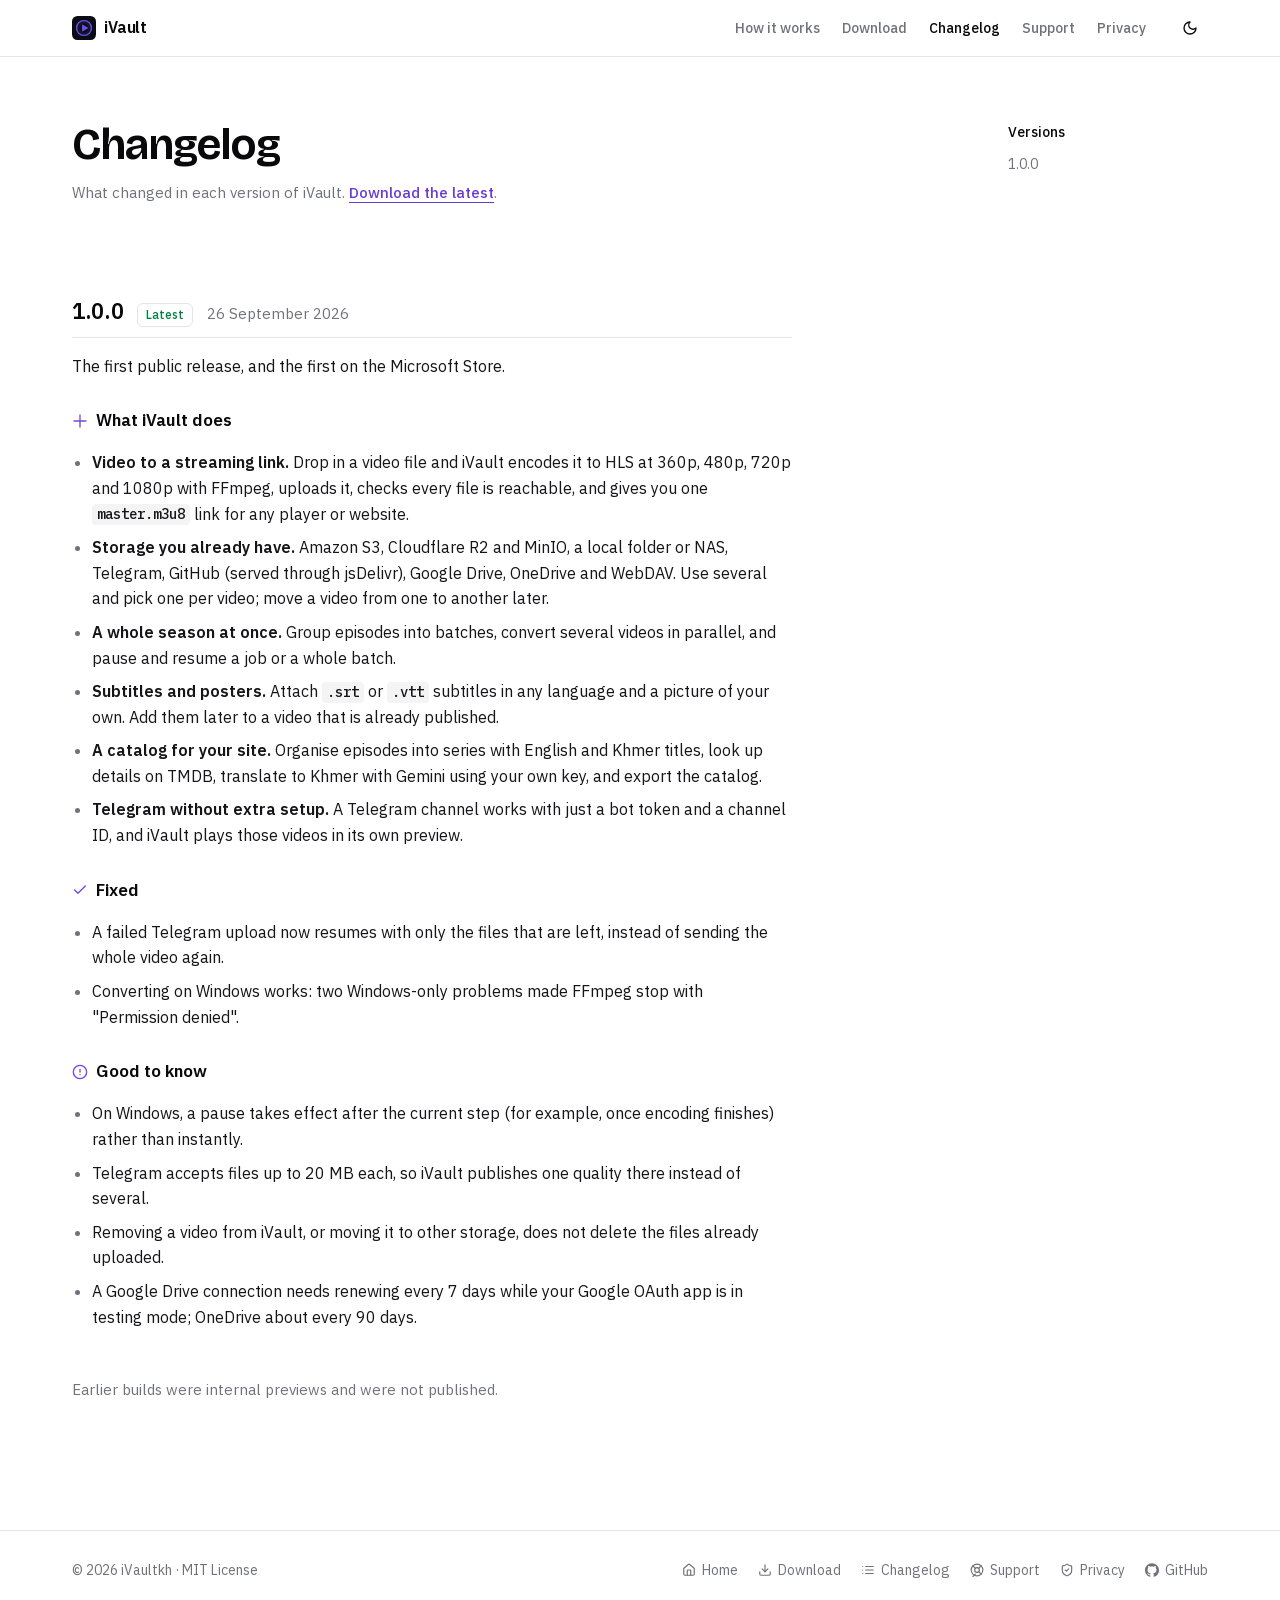
==== changelog/index.html @ 6f5531a7 "feat: Download and Changelog pages Download: the Microsoft Store (recommended; the button waits for " ====
<!doctype html>
<html lang="en">
<head>
  <meta charset="utf-8">
  <meta name="viewport" content="width=device-width, initial-scale=1">
  <title>iVault changelog</title>
  <meta name="description" content="What's new in each version of iVault, in plain language.">
  <script src="../assets/theme.js"></script>
  <link rel="icon" href="../favicon.ico" sizes="48x48">
  <link rel="icon" href="../assets/logo.svg" type="image/svg+xml">
  <link rel="apple-touch-icon" href="../assets/icons/apple-touch-icon.png">
  <link rel="manifest" href="../site.webmanifest">
  <meta name="theme-color" content="#0b0d14">
  <link rel="canonical" href="https://ivaultkh.github.io/ivault-web/changelog/">
  <meta property="og:type" content="website">
  <meta property="og:site_name" content="iVault">
  <meta property="og:title" content="iVault changelog">
  <meta property="og:description" content="What's new in each version of iVault.">
  <meta property="og:url" content="https://ivaultkh.github.io/ivault-web/changelog/">
  <meta property="og:image" content="https://ivaultkh.github.io/ivault-web/assets/og-image.png">
  <meta name="twitter:card" content="summary_large_image">
  <link rel="stylesheet" href="../assets/fonts.css">
  <link rel="stylesheet" href="../assets/site.css">
</head>
<body>
  <header class="site-header">
    <div class="container">
      <a class="logo" href="../"><img src="../assets/logo.svg" alt="" width="24" height="24">iVault</a>
      <nav class="nav" aria-label="Site">
        <a class="wide" href="../#how">How it works</a>
        <a href="../download/">Download</a>
        <a class="wide" href="./" aria-current="page">Changelog</a>
        <a href="../support/">Support</a>
        <a class="wide" href="../privacy/">Privacy</a>
      </nav>
      <button class="btn btn-ghost btn-icon theme-toggle" type="button" aria-label="Toggle light and dark theme">
        <svg class="icon moon" viewBox="0 0 24 24" aria-hidden="true"><path d="M12 3a6 6 0 0 0 9 9 9 9 0 1 1-9-9Z"/></svg>
        <svg class="icon sun" viewBox="0 0 24 24" aria-hidden="true"><circle cx="12" cy="12" r="4"/><path d="M12 2v2M12 20v2m-7.07-17.07 1.41 1.41m11.32 11.32 1.41 1.41M2 12h2m16 0h2M6.34 17.66l-1.41 1.41M19.07 4.93l-1.41 1.41"/></svg>
      </button>
    </div>
  </header>

  <main class="container docs">
    <article class="prose">
      <h1>Changelog</h1>
      <p class="meta">What changed in each version of iVault. <a href="../download/">Download the latest</a>.</p>

      <section class="release" id="v1.0.0" aria-labelledby="v1.0.0-title">
        <div class="release-head">
          <h2 id="v1.0.0-title">1.0.0</h2>
          <span class="badge is-ready">Latest</span>
          <time datetime="2026-09-26">26 September 2026</time>
        </div>
        <p>The first public release, and the first on the Microsoft Store.</p>

        <h3><svg class="icon" viewBox="0 0 24 24" aria-hidden="true"><path d="M12 3v18M3 12h18"/></svg>What iVault does</h3>
        <ul>
          <li><b>Video to a streaming link.</b> Drop in a video file and iVault encodes it to HLS at 360p, 480p, 720p and 1080p with FFmpeg, uploads it, checks every file is reachable, and gives you one <code>master.m3u8</code> link for any player or website.</li>
          <li><b>Storage you already have.</b> Amazon S3, Cloudflare R2 and MinIO, a local folder or NAS, Telegram, GitHub (served through jsDelivr), Google Drive, OneDrive and WebDAV. Use several and pick one per video; move a video from one to another later.</li>
          <li><b>A whole season at once.</b> Group episodes into batches, convert several videos in parallel, and pause and resume a job or a whole batch.</li>
          <li><b>Subtitles and posters.</b> Attach <code>.srt</code> or <code>.vtt</code> subtitles in any language and a picture of your own. Add them later to a video that is already published.</li>
          <li><b>A catalog for your site.</b> Organise episodes into series with English and Khmer titles, look up details on TMDB, translate to Khmer with Gemini using your own key, and export the catalog.</li>
          <li><b>Telegram without extra setup.</b> A Telegram channel works with just a bot token and a channel ID, and iVault plays those videos in its own preview.</li>
        </ul>

        <h3><svg class="icon" viewBox="0 0 24 24" aria-hidden="true"><path d="M20 6 9 17l-5-5"/></svg>Fixed</h3>
        <ul>
          <li>A failed Telegram upload now resumes with only the files that are left, instead of sending the whole video again.</li>
          <li>Converting on Windows works: two Windows-only problems made FFmpeg stop with "Permission denied".</li>
        </ul>

        <h3><svg class="icon" viewBox="0 0 24 24" aria-hidden="true"><circle cx="12" cy="12" r="10"/><path d="M12 8v4M12 16h.01"/></svg>Good to know</h3>
        <ul>
          <li>On Windows, a pause takes effect after the current step (for example, once encoding finishes) rather than instantly.</li>
          <li>Telegram accepts files up to 20 MB each, so iVault publishes one quality there instead of several.</li>
          <li>Removing a video from iVault, or moving it to other storage, does not delete the files already uploaded.</li>
          <li>A Google Drive connection needs renewing every 7 days while your Google OAuth app is in testing mode; OneDrive about every 90 days.</li>
        </ul>
      </section>

      <p class="meta" style="margin-top:48px">Earlier builds were internal previews and were not published.</p>
    </article>

    <aside class="toc" aria-label="Versions">
      <p>Versions</p>
      <ul>
        <li><a href="#v1.0.0">1.0.0</a></li>
      </ul>
    </aside>
  </main>

  <footer class="site-footer">
    <div class="container">
      <span>© 2026 iVaultkh · MIT License</span>
      <nav aria-label="Footer"><a href="../"><svg class="icon" viewBox="0 0 24 24" aria-hidden="true"><path d="M15 21v-8a1 1 0 0 0-1-1h-4a1 1 0 0 0-1 1v8"/><path d="M3 10a2 2 0 0 1 .71-1.53l7-6a2 2 0 0 1 2.58 0l7 6A2 2 0 0 1 21 10v9a2 2 0 0 1-2 2H5a2 2 0 0 1-2-2z"/></svg>Home</a><a href="../download/"><svg class="icon" viewBox="0 0 24 24" aria-hidden="true"><path d="M12 15V3"/><path d="M21 15v4a2 2 0 0 1-2 2H5a2 2 0 0 1-2-2v-4"/><path d="m7 10 5 5 5-5"/></svg>Download</a><a href="./"><svg class="icon" viewBox="0 0 24 24" aria-hidden="true"><path d="M3 12h.01M3 18h.01M3 6h.01M8 12h13M8 18h13M8 6h13"/></svg>Changelog</a><a href="../support/"><svg class="icon" viewBox="0 0 24 24" aria-hidden="true"><circle cx="12" cy="12" r="10"/><path d="m4.93 4.93 4.24 4.24m5.66 0 4.24-4.24m-4.24 9.9 4.24 4.24m-9.9 0-4.24 4.24"/><circle cx="12" cy="12" r="4"/></svg>Support</a><a href="../privacy/"><svg class="icon" viewBox="0 0 24 24" aria-hidden="true"><path d="M20 13c0 5-3.5 7.5-7.66 8.95a1 1 0 0 1-.67-.01C7.5 20.5 4 18 4 13V6a1 1 0 0 1 1-1c2 0 4.5-1.2 6.24-2.72a1.17 1.17 0 0 1 1.52 0C14.51 3.81 17 5 19 5a1 1 0 0 1 1 1z"/><path d="m9 12 2 2 4-4"/></svg>Privacy</a><a href="https://github.com/iVaultkh/ivault-web"><i class="brand-logo" style="--logo:url(brands/github.svg)" aria-hidden="true"></i>GitHub</a></nav>
    </div>
  </footer>
</body>
</html>
---- assets/fonts.css ----
/* Self-hosted from Google Fonts (OFL): IBM Plex Sans and IBM Plex Mono,
   Latin subsets only. No request leaves this site. */
/* latin-ext */
@font-face {
  font-family: 'IBM Plex Mono';
  font-style: normal;
  font-weight: 400;
  font-display: swap;
  src: url(fonts/ibm-plex-mono-latin-ext-400.woff2) format('woff2');
  unicode-range: U+0100-02BA, U+02BD-02C5, U+02C7-02CC, U+02CE-02D7, U+02DD-02FF, U+0304, U+0308, U+0329, U+1D00-1DBF, U+1E00-1E9F, U+1EF2-1EFF, U+2020, U+20A0-20AB, U+20AD-20C0, U+2113, U+2C60-2C7F, U+A720-A7FF;
}
/* latin */
@font-face {
  font-family: 'IBM Plex Mono';
  font-style: normal;
  font-weight: 400;
  font-display: swap;
  src: url(fonts/ibm-plex-mono-latin-400.woff2) format('woff2');
  unicode-range: U+0000-00FF, U+0131, U+0152-0153, U+02BB-02BC, U+02C6, U+02DA, U+02DC, U+0304, U+0308, U+0329, U+2000-206F, U+20AC, U+2122, U+2191, U+2193, U+2212, U+2215, U+FEFF, U+FFFD;
}
/* latin-ext */
@font-face {
  font-family: 'IBM Plex Mono';
  font-style: normal;
  font-weight: 500;
  font-display: swap;
  src: url(fonts/ibm-plex-mono-latin-ext-500.woff2) format('woff2');
  unicode-range: U+0100-02BA, U+02BD-02C5, U+02C7-02CC, U+02CE-02D7, U+02DD-02FF, U+0304, U+0308, U+0329, U+1D00-1DBF, U+1E00-1E9F, U+1EF2-1EFF, U+2020, U+20A0-20AB, U+20AD-20C0, U+2113, U+2C60-2C7F, U+A720-A7FF;
}
/* latin */
@font-face {
  font-family: 'IBM Plex Mono';
  font-style: normal;
  font-weight: 500;
  font-display: swap;
  src: url(fonts/ibm-plex-mono-latin-500.woff2) format('woff2');
  unicode-range: U+0000-00FF, U+0131, U+0152-0153, U+02BB-02BC, U+02C6, U+02DA, U+02DC, U+0304, U+0308, U+0329, U+2000-206F, U+20AC, U+2122, U+2191, U+2193, U+2212, U+2215, U+FEFF, U+FFFD;
}
/* latin-ext */
@font-face {
  font-family: 'IBM Plex Sans';
  font-style: normal;
  font-weight: 400;
  font-stretch: 100%;
  font-display: swap;
  src: url(fonts/ibm-plex-sans-latin-ext-400.woff2) format('woff2');
  unicode-range: U+0100-02BA, U+02BD-02C5, U+02C7-02CC, U+02CE-02D7, U+02DD-02FF, U+0304, U+0308, U+0329, U+1D00-1DBF, U+1E00-1E9F, U+1EF2-1EFF, U+2020, U+20A0-20AB, U+20AD-20C0, U+2113, U+2C60-2C7F, U+A720-A7FF;
}
/* latin */
@font-face {
  font-family: 'IBM Plex Sans';
  font-style: normal;
  font-weight: 400;
  font-stretch: 100%;
  font-display: swap;
  src: url(fonts/ibm-plex-sans-latin-400.woff2) format('woff2');
  unicode-range: U+0000-00FF, U+0131, U+0152-0153, U+02BB-02BC, U+02C6, U+02DA, U+02DC, U+0304, U+0308, U+0329, U+2000-206F, U+20AC, U+2122, U+2191, U+2193, U+2212, U+2215, U+FEFF, U+FFFD;
}
/* latin-ext */
@font-face {
  font-family: 'IBM Plex Sans';
  font-style: normal;
  font-weight: 500;
  font-stretch: 100%;
  font-display: swap;
  src: url(fonts/ibm-plex-sans-latin-ext-400.woff2) format('woff2');
  unicode-range: U+0100-02BA, U+02BD-02C5, U+02C7-02CC, U+02CE-02D7, U+02DD-02FF, U+0304, U+0308, U+0329, U+1D00-1DBF, U+1E00-1E9F, U+1EF2-1EFF, U+2020, U+20A0-20AB, U+20AD-20C0, U+2113, U+2C60-2C7F, U+A720-A7FF;
}
/* latin */
@font-face {
  font-family: 'IBM Plex Sans';
  font-style: normal;
  font-weight: 500;
  font-stretch: 100%;
  font-display: swap;
  src: url(fonts/ibm-plex-sans-latin-400.woff2) format('woff2');
  unicode-range: U+0000-00FF, U+0131, U+0152-0153, U+02BB-02BC, U+02C6, U+02DA, U+02DC, U+0304, U+0308, U+0329, U+2000-206F, U+20AC, U+2122, U+2191, U+2193, U+2212, U+2215, U+FEFF, U+FFFD;
}
/* latin-ext */
@font-face {
  font-family: 'IBM Plex Sans';
  font-style: normal;
  font-weight: 600;
  font-stretch: 100%;
  font-display: swap;
  src: url(fonts/ibm-plex-sans-latin-ext-400.woff2) format('woff2');
  unicode-range: U+0100-02BA, U+02BD-02C5, U+02C7-02CC, U+02CE-02D7, U+02DD-02FF, U+0304, U+0308, U+0329, U+1D00-1DBF, U+1E00-1E9F, U+1EF2-1EFF, U+2020, U+20A0-20AB, U+20AD-20C0, U+2113, U+2C60-2C7F, U+A720-A7FF;
}
/* latin */
@font-face {
  font-family: 'IBM Plex Sans';
  font-style: normal;
  font-weight: 600;
  font-stretch: 100%;
  font-display: swap;
  src: url(fonts/ibm-plex-sans-latin-400.woff2) format('woff2');
  unicode-range: U+0000-00FF, U+0131, U+0152-0153, U+02BB-02BC, U+02C6, U+02DA, U+02DC, U+0304, U+0308, U+0329, U+2000-206F, U+20AC, U+2122, U+2191, U+2193, U+2212, U+2215, U+FEFF, U+FFFD;
}

/* Bricolage Grotesque (OFL), variable weight 500-700 and optical size:
   the display face for page and section headlines only. */
/* latin-ext */
@font-face {
  font-family: 'Bricolage Grotesque';
  font-style: normal;
  font-weight: 500 700;
  font-stretch: 100%;
  font-display: swap;
  src: url(fonts/bricolage-grotesque-latin-ext.woff2) format('woff2');
  unicode-range: U+0100-02BA, U+02BD-02C5, U+02C7-02CC, U+02CE-02D7, U+02DD-02FF, U+0304, U+0308, U+0329, U+1D00-1DBF, U+1E00-1E9F, U+1EF2-1EFF, U+2020, U+20A0-20AB, U+20AD-20C0, U+2113, U+2C60-2C7F, U+A720-A7FF;
}
/* latin */
@font-face {
  font-family: 'Bricolage Grotesque';
  font-style: normal;
  font-weight: 500 700;
  font-stretch: 100%;
  font-display: swap;
  src: url(fonts/bricolage-grotesque-latin.woff2) format('woff2');
  unicode-range: U+0000-00FF, U+0131, U+0152-0153, U+02BB-02BC, U+02C6, U+02DA, U+02DC, U+0304, U+0308, U+0329, U+2000-206F, U+20AC, U+2122, U+2191, U+2193, U+2212, U+2215, U+FEFF, U+FFFD;
}
---- assets/site.css ----
/* iVault site. Tokens are copied from the desktop app's shadcn/ui theme
   (ivault/apps/desktop/src/assets/index.css) so the site and the app are one
   product: zinc neutrals, the brand violet as --primary, radius 0.625rem,
   IBM Plex. `.dark` on <html> switches theme, exactly as in the app. */

:root {
  --radius: 0.625rem;
  --background: oklch(1 0 0);
  --foreground: oklch(0.141 0.005 285.823);
  --card: oklch(1 0 0);
  --card-foreground: oklch(0.141 0.005 285.823);
  --primary: oklch(0.54 0.22 290);
  --primary-foreground: oklch(1 0 0);
  --secondary: oklch(0.967 0.001 286.375);
  --secondary-foreground: oklch(0.21 0.006 285.885);
  --muted: oklch(0.967 0.001 286.375);
  --muted-foreground: oklch(0.552 0.016 285.938);
  --accent: oklch(0.967 0.001 286.375);
  --accent-foreground: oklch(0.21 0.006 285.885);
  --border: oklch(0.92 0.004 286.32);
  --input: oklch(0.92 0.004 286.32);
  --ring: oklch(0.55 0.21 290);
  --link: oklch(0.5 0.22 290);
  --status-ready: oklch(0.52 0.14 155);
  --status-running: oklch(0.52 0.13 235);
  --status-warn: oklch(0.55 0.13 70);
  --shadow-window: 0 1px 2px oklch(0 0 0 / 0.06), 0 24px 48px -16px oklch(0.3 0.05 290 / 0.28);
  --font-sans: "IBM Plex Sans", ui-sans-serif, system-ui, -apple-system, "Segoe UI", sans-serif;
  --font-mono: "IBM Plex Mono", ui-monospace, SFMono-Regular, Menlo, monospace;
  --ease-out: cubic-bezier(0.16, 1, 0.3, 1);
  color-scheme: light;
}

.dark {
  --background: oklch(0.141 0.005 285.823);
  --foreground: oklch(0.985 0 0);
  --card: oklch(0.21 0.006 285.885);
  --card-foreground: oklch(0.985 0 0);
  --primary: oklch(0.58 0.21 290);
  --primary-foreground: oklch(1 0 0);
  --secondary: oklch(0.274 0.006 286.033);
  --secondary-foreground: oklch(0.985 0 0);
  --muted: oklch(0.274 0.006 286.033);
  --muted-foreground: oklch(0.705 0.015 286.067);
  --accent: oklch(0.274 0.006 286.033);
  --accent-foreground: oklch(0.985 0 0);
  --border: oklch(1 0 0 / 10%);
  --input: oklch(1 0 0 / 15%);
  --ring: oklch(0.68 0.18 290);
  --link: oklch(0.78 0.13 290);
  --status-ready: oklch(0.8 0.16 158);
  --status-running: oklch(0.82 0.12 210);
  --status-warn: oklch(0.85 0.14 85);
  --shadow-window: 0 1px 2px oklch(0 0 0 / 0.4), 0 32px 64px -20px oklch(0 0 0 / 0.7);
  color-scheme: dark;
}

/* ---------- base ---------- */
*, *::before, *::after { box-sizing: border-box; border-color: var(--border); }
html { -webkit-text-size-adjust: 100%; scroll-padding-top: 80px; scrollbar-color: color-mix(in oklch, var(--muted-foreground) 45%, transparent) transparent; }
body {
  margin: 0;
  background: var(--background);
  color: var(--foreground);
  font: 400 16px/1.6 var(--font-sans);
  -webkit-font-smoothing: antialiased;
}
::selection { background: color-mix(in oklch, var(--primary) 30%, transparent); }
:focus-visible { outline: 2px solid var(--ring); outline-offset: 2px; border-radius: calc(var(--radius) - 4px); }
a { color: inherit; text-underline-offset: 4px; }
code { font-family: var(--font-mono); font-size: 0.875em; }
p code, li code, td code {
  background: var(--muted); border-radius: calc(var(--radius) - 6px);
  padding: 0.1em 0.35em; font-weight: 500;
}
h1, h2, h3 { text-wrap: balance; }
p { text-wrap: pretty; }
.tabular { font-variant-numeric: tabular-nums; }

.icon {
  width: 16px; height: 16px; flex: none;
  fill: none; stroke: currentColor; stroke-width: 2; stroke-linecap: round; stroke-linejoin: round;
}

.container { width: 100%; max-width: 1200px; margin: 0 auto; padding: 0 16px; }
@media (min-width: 768px) { .container { padding: 0 32px; } }

/* ---------- header ---------- */
.site-header {
  position: sticky; top: 0; z-index: 10;
  border-bottom: 1px solid var(--border);
  background: color-mix(in oklch, var(--background) 88%, transparent);
  backdrop-filter: saturate(1.4) blur(10px);
}
.site-header .container { display: flex; align-items: center; gap: 16px; height: 56px; }
.logo { display: inline-flex; align-items: center; gap: 8px; font-weight: 600; text-decoration: none; letter-spacing: -0.01em; }
.logo img { width: 24px; height: 24px; }
.nav { display: flex; align-items: center; gap: 2px; margin-left: auto; }
.nav a {
  font-size: 14px; font-weight: 500; color: var(--muted-foreground); text-decoration: none;
  padding: 6px 10px; border-radius: calc(var(--radius) - 2px);
  transition: color 150ms, background-color 150ms;
}
.nav a:hover { color: var(--foreground); background: var(--accent); }
.nav a[aria-current="page"] { color: var(--foreground); }

/* ---------- shadcn: button ---------- */
.btn {
  display: inline-flex; align-items: center; justify-content: center; gap: 8px;
  height: 40px; padding: 0 16px; border-radius: calc(var(--radius) - 2px);
  font: 500 14px/1 var(--font-sans); white-space: nowrap; text-decoration: none; cursor: pointer;
  border: 1px solid transparent; color: inherit; background: none;
  transition: background-color 150ms, color 150ms, border-color 150ms;
}
.btn-default { background: var(--primary); color: var(--primary-foreground); box-shadow: 0 1px 2px oklch(0 0 0 / 0.1); }
.btn-default:hover { background: color-mix(in oklch, var(--primary) 88%, black); }
.btn-outline { background: var(--background); border-color: var(--input); color: var(--foreground); box-shadow: 0 1px 2px oklch(0 0 0 / 0.05); }
.btn-outline:hover { background: var(--accent); }
.btn-ghost:hover { background: var(--accent); }
.btn-sm { height: 30px; padding: 0 10px; font-size: 12px; gap: 6px; }
.btn-icon { width: 36px; height: 36px; padding: 0; }

/* the toggle shows the theme you would switch to */
.theme-toggle .sun { display: none; }
.dark .theme-toggle .sun { display: block; }
.dark .theme-toggle .moon { display: none; }

/* ---------- shadcn: badge ---------- */
.badge {
  display: inline-flex; align-items: center; gap: 6px;
  border: 1px solid var(--border); border-radius: calc(var(--radius) - 4px);
  padding: 2px 8px; font-size: 12px; font-weight: 500; line-height: 18px; white-space: nowrap;
}
.badge .dot { width: 6px; height: 6px; border-radius: 50%; background: currentColor; }
.is-ready { color: var(--status-ready); }
.is-running { color: var(--status-running); }
.is-warn { color: var(--status-warn); }

/* ---------- hero ---------- */
.hero { padding: 56px 0 72px; }
.hero .container { display: grid; gap: 48px; align-items: center; }
@media (min-width: 1024px) {
  .hero { padding: 88px 0 104px; }
  .hero .container { grid-template-columns: minmax(0, 1fr) minmax(0, 1.12fr); gap: 56px; }
}
.hero h1 {
  margin: 0 0 20px; font-weight: 600; letter-spacing: -0.035em; line-height: 1.02;
  font-size: clamp(40px, 4.6vw, 62px);
}
.hero h1 span { color: var(--muted-foreground); }
.lede { margin: 0 0 32px; font-size: 18px; line-height: 1.6; color: var(--muted-foreground); max-width: 46ch; }
.actions { display: flex; flex-wrap: wrap; gap: 12px; }

/* The app, drawn: one queue window, the thing iVault actually is. */
.window {
  border: 1px solid var(--border); border-radius: calc(var(--radius) + 4px);
  background: var(--card); box-shadow: var(--shadow-window); overflow: hidden;
  font-size: 13px;
}
.window-bar {
  display: flex; align-items: center; gap: 12px; height: 40px; padding: 0 14px;
  border-bottom: 1px solid var(--border); background: color-mix(in oklch, var(--muted) 55%, var(--card));
}
.lights { display: flex; gap: 6px; }
.lights i { width: 10px; height: 10px; border-radius: 50%; background: color-mix(in oklch, var(--muted-foreground) 35%, transparent); }
.window-title { font-weight: 500; color: var(--muted-foreground); font-size: 12px; }
.window-bar .badge { margin-left: auto; }
.queue { list-style: none; margin: 0; padding: 4px 8px; }
.job {
  display: grid; grid-template-columns: 40px minmax(0, 1fr) auto; gap: 6px 14px; align-items: center;
  padding: 14px 6px;
}
.job + .job { border-top: 1px solid var(--border); }
.poster {
  grid-row: span 2; width: 40px; height: 56px; border-radius: 6px;
  background: linear-gradient(160deg, oklch(0.46 0.14 290), oklch(0.24 0.06 280));
  display: grid; place-items: end start; padding: 5px;
  color: oklch(1 0 0 / 0.92); font: 600 10px/1 var(--font-mono);
}
.poster.p2 { background: linear-gradient(160deg, oklch(0.55 0.12 45), oklch(0.27 0.05 30)); }
.poster.p3 { background: linear-gradient(160deg, oklch(0.5 0.09 200), oklch(0.23 0.04 230)); }
.job-title { font-weight: 500; font-size: 14px; white-space: nowrap; overflow: hidden; text-overflow: ellipsis; }
.job-title .km { color: var(--muted-foreground); font-weight: 400; margin-left: 6px; }
.job-meta { display: flex; align-items: center; gap: 10px; color: var(--muted-foreground); font-size: 12px; min-width: 0; }
.job-meta .url { flex: 1; min-width: 0; font-family: var(--font-mono); overflow: hidden; text-overflow: ellipsis; white-space: nowrap; color: var(--foreground); }
.job-meta .grow { flex: 1; min-width: 0; }
.job-side { grid-row: span 2; display: flex; flex-direction: column; align-items: flex-end; gap: 8px; }
.progress { position: relative; height: 6px; border-radius: 999px; background: color-mix(in oklch, var(--primary) 18%, transparent); overflow: hidden; flex: 1; min-width: 60px; }
.progress > i { position: absolute; inset: 0 auto 0 0; width: var(--v); background: var(--primary); border-radius: inherit; }
.spin { animation: spin 1s linear infinite; }
@keyframes spin { to { transform: rotate(360deg); } }

/* The one authored moment: the running upload keeps moving. */
.progress.live > i { animation: fill 9s var(--ease-out) infinite alternate; }
@keyframes fill { from { width: 48%; } to { width: 71%; } }
@media (prefers-reduced-motion: reduce) {
  .spin, .progress.live > i { animation: none; }
}
@media (max-width: 560px) {
  .job { grid-template-columns: 34px minmax(0, 1fr); }
  .poster { grid-row: span 3; width: 34px; height: 48px; align-self: start; }
  .job-side { grid-column: 2; grid-row: auto; flex-direction: row; align-items: center; }
  .job-meta { grid-column: 2; flex-wrap: wrap; row-gap: 6px; }
  .job-meta .progress { flex-basis: 100%; order: 3; }
  .job-meta .count { display: none; }
  .nav .wide { display: none; }
  .window-bar .badge { display: none; }
}

/* ---------- sections ---------- */
.section { padding: 72px 0; border-top: 1px solid var(--border); }
.section-head { max-width: 640px; margin-bottom: 40px; }
.section h2 { margin: 0 0 12px; font-size: clamp(26px, 3.4vw, 36px); line-height: 1.15; letter-spacing: -0.025em; font-weight: 600; }
.section-head p { margin: 0; color: var(--muted-foreground); font-size: 17px; }

/* Pipeline: one strip, with the stage names the app shows. */
.pipeline {
  list-style: none; margin: 0; padding: 0;
  display: grid; grid-template-columns: repeat(5, minmax(0, 1fr));
  border: 1px solid var(--border); border-radius: calc(var(--radius) + 4px); overflow: hidden;
}
.pipeline li { padding: 22px 20px 24px; }
.pipeline li + li { border-left: 1px solid var(--border); }
.stage { display: flex; align-items: center; gap: 8px; font-weight: 600; font-size: 15px; margin-bottom: 8px; }
.stage .icon { color: var(--primary); }
.pipeline p { margin: 0; font-size: 14px; color: var(--muted-foreground); line-height: 1.55; }
.pipeline li:last-child { background: color-mix(in oklch, var(--primary) 8%, transparent); }
@media (max-width: 900px) {
  .pipeline { grid-template-columns: 1fr; }
  .pipeline li + li { border-left: 0; border-top: 1px solid var(--border); }
}

.split { display: grid; gap: 40px; }
@media (min-width: 900px) { .split { grid-template-columns: minmax(0, 5fr) minmax(0, 7fr); gap: 64px; } }
.split .section-head { margin: 0; }
.facts { list-style: none; margin: 0; padding: 0; display: grid; gap: 28px; }
.facts li { display: grid; grid-template-columns: 36px 1fr; gap: 2px 14px; }
.icon-box {
  grid-row: span 2; width: 36px; height: 36px; display: grid; place-items: center;
  border: 1px solid var(--border); border-radius: calc(var(--radius) - 2px); background: var(--card);
}
.facts b { font-weight: 600; }
.facts p { margin: 0; color: var(--muted-foreground); font-size: 15px; }
.providers { display: flex; flex-wrap: wrap; gap: 8px; margin: 28px 0 0; padding: 0; list-style: none; }

.cta-band { padding: 64px 0 80px; border-top: 1px solid var(--border); }
.cta-band .container { display: flex; flex-wrap: wrap; align-items: center; justify-content: space-between; gap: 24px; }
.cta-band h2 { margin: 0; font-size: clamp(22px, 2.6vw, 28px); letter-spacing: -0.02em; font-weight: 600; max-width: 30ch; }

/* ---------- docs layout (privacy, support) ---------- */
.docs { display: grid; gap: 48px; padding-top: 48px; padding-bottom: 96px; }
@media (min-width: 1024px) { .docs { grid-template-columns: minmax(0, 1fr) 200px; gap: 72px; padding-top: 64px; } }
.prose { max-width: 72ch; min-width: 0; }
.prose h1 { margin: 0 0 12px; font-size: clamp(32px, 4.4vw, 44px); letter-spacing: -0.03em; line-height: 1.1; font-weight: 600; }
.prose .meta { margin: 0 0 32px; color: var(--muted-foreground); font-size: 15px; }
.prose h2 { margin: 56px 0 12px; font-size: 22px; letter-spacing: -0.015em; font-weight: 600; padding-bottom: 8px; border-bottom: 1px solid var(--border); }
.prose h3 { margin: 28px 0 6px; font-size: 17px; font-weight: 600; }
.prose p, .prose li { color: color-mix(in oklch, var(--foreground) 86%, var(--muted-foreground)); }
.prose ul, .prose ol { padding-left: 20px; }
.prose li { margin: 8px 0; }
.prose li::marker { color: var(--muted-foreground); }
.prose a:not(.btn) { color: var(--link); font-weight: 500; }

.toc { position: sticky; top: 88px; align-self: start; font-size: 14px; display: none; }
@media (min-width: 1024px) { .toc { display: block; } }
.toc p { margin: 0 0 10px; font-weight: 500; }
.toc ul { list-style: none; margin: 0; padding: 0; display: grid; gap: 8px; }
.toc a { color: var(--muted-foreground); text-decoration: none; }
.toc a:hover { color: var(--foreground); }

/* shadcn: alert */
.alert {
  display: grid; grid-template-columns: 16px 1fr; gap: 4px 12px;
  border: 1px solid var(--border); border-radius: var(--radius); background: var(--card);
  padding: 16px;
}
.alert .icon { color: var(--primary); margin-top: 4px; }
.alert-title { font-weight: 600; }
.alert-body { grid-column: 2; margin: 0; color: var(--muted-foreground) !important; font-size: 15px; }

/* shadcn: table */
.table-wrap { border: 1px solid var(--border); border-radius: var(--radius); overflow-x: auto; margin: 16px 0; }
.table-wrap table { width: 100%; min-width: 600px; border-collapse: collapse; font-size: 14px; }
.table-wrap th {
  text-align: left; font-weight: 500; color: var(--muted-foreground);
  height: 40px; padding: 0 14px; background: color-mix(in oklch, var(--muted) 50%, transparent);
  border-bottom: 1px solid var(--border);
}
.table-wrap td { padding: 12px 14px; vertical-align: top; border-bottom: 1px solid var(--border); }
.table-wrap tr:last-child td { border-bottom: 0; }
.table-wrap td:first-child { font-weight: 500; }
.table-wrap td small { display: block; color: var(--muted-foreground); font-weight: 400; font-size: 13px; }

/* shadcn: card */
.card { border: 1px solid var(--border); border-radius: calc(var(--radius) + 4px); background: var(--card); color: var(--card-foreground); padding: 24px; }
.contact { display: flex; flex-wrap: wrap; align-items: center; justify-content: space-between; gap: 16px 24px; }
.contact h2 { margin: 0 0 4px; font-size: 18px; border: 0; padding: 0; letter-spacing: -0.01em; }
.contact p { margin: 0; color: var(--muted-foreground); font-size: 15px; max-width: 52ch; }

/* shadcn: accordion, on native <details> */
.accordion { border-top: 1px solid var(--border); }
.prose h2 + .accordion { border-top: 0; }
.accordion details { border-bottom: 1px solid var(--border); }
.accordion summary {
  display: flex; align-items: center; justify-content: space-between; gap: 16px;
  padding: 16px 0; font-weight: 500; cursor: pointer; list-style: none;
}
.accordion summary::-webkit-details-marker { display: none; }
.accordion summary:hover { text-decoration: underline; }
.accordion summary > .icon { color: var(--muted-foreground); transition: transform 200ms var(--ease-out); }
.accordion details[open] summary > .icon { transform: rotate(180deg); }
.accordion .panel { padding: 0 0 18px; }
.accordion .panel p { margin: 0 0 10px; }
.accordion .panel ol { margin: 0; }

/* ---------- footer ---------- */
.site-footer { border-top: 1px solid var(--border); padding: 28px 0 36px; font-size: 14px; color: var(--muted-foreground); }
.site-footer .container { display: flex; flex-wrap: wrap; gap: 12px 24px; justify-content: space-between; align-items: center; }
.site-footer nav { display: flex; gap: 20px; }
.site-footer a { text-decoration: none; }
.site-footer a:hover { color: var(--foreground); }

/* ---------- privacy policy: trust layout ----------
   Structure after cloudflare.com's privacy pages (a promise first, the
   effective date and version up top, numbered sections you can cite, every
   third party named, a changelog, a person to write to), in iVault's own
   tokens. */
.policy-hero {
  border-bottom: 1px solid var(--border);
  background:
    radial-gradient(60rem 24rem at 85% -10%, color-mix(in oklch, var(--primary) 12%, transparent), transparent 70%),
    color-mix(in oklch, var(--muted) 45%, var(--background));
}
.policy-hero .container { padding-top: 56px; padding-bottom: 56px; }
@media (min-width: 1024px) { .policy-hero .container { padding-top: 88px; padding-bottom: 80px; } }
.crumbs { display: flex; gap: 8px; align-items: center; margin: 0 0 28px; font-size: 14px; color: var(--muted-foreground); }
.crumbs a { text-decoration: none; }
.crumbs a:hover { color: var(--foreground); }
.policy-hero h1 {
  margin: 0 0 20px; max-width: 17ch;
  font-size: clamp(38px, 5.6vw, 68px); line-height: 1.02; letter-spacing: -0.04em; font-weight: 600;
}
.policy-hero .lede { max-width: 58ch; font-size: 19px; margin-bottom: 28px; }
.policy-meta { display: flex; flex-wrap: wrap; gap: 8px 20px; margin: 0 0 32px; padding: 0; list-style: none; font-size: 14px; color: var(--muted-foreground); }
.policy-meta li { display: block; }
.policy-meta li .icon { display: inline-block; vertical-align: -3px; margin-right: 8px; }
.policy-meta b { color: var(--foreground); font-weight: 500; }

/* Four commitments, one ruled panel: statements, not cards. */
.promises {
  list-style: none; margin: 0; padding: 0;
  display: grid; grid-template-columns: repeat(4, minmax(0, 1fr));
  border-block: 1px solid var(--border);
}
.promises li { padding: 28px 24px 28px 0; }
.promises li + li { padding-left: 24px; border-left: 1px solid var(--border); }
.promises .icon { width: 22px; height: 22px; color: var(--primary); stroke-width: 1.75; margin-bottom: 14px; }
.promises b { display: block; font-size: 17px; font-weight: 600; letter-spacing: -0.01em; margin-bottom: 6px; }
.promises p { margin: 0; font-size: 14px; color: var(--muted-foreground); line-height: 1.55; }
@media (max-width: 900px) {
  .promises { grid-template-columns: 1fr 1fr; }
  .promises li:nth-child(3) { border-left: 0; padding-left: 0; }
  .promises li:nth-child(n+3) { border-top: 1px solid var(--border); }
}
@media (max-width: 520px) {
  .promises { grid-template-columns: 1fr; }
  .promises li, .promises li + li { padding: 22px 0; border-left: 0; }
  .promises li + li { border-top: 1px solid var(--border); }
}

/* Where data goes: your computer → services you connect; us, not in the path. */
.flow { margin: 20px 0 8px; }
.flow-row { display: grid; grid-template-columns: minmax(0, 1fr) 56px minmax(0, 1fr); align-items: stretch; }
.flow-node { border: 1px solid var(--border); border-radius: var(--radius); background: var(--card); padding: 18px 18px 16px; }
.flow-node h3 { display: flex; align-items: center; gap: 8px; margin: 0 0 10px; font-size: 15px; }
.flow-node h3 .icon { color: var(--primary); }
.flow-node ul { list-style: none; margin: 0; padding: 0; display: grid; gap: 6px; font-size: 14px; }
.flow-node li { display: flex; gap: 8px; color: var(--muted-foreground); margin: 0; }
.flow-node li::before { content: ""; flex: none; width: 5px; height: 5px; margin-top: 9px; border-radius: 50%; background: color-mix(in oklch, var(--primary) 60%, transparent); }
.flow-arrow { display: grid; place-items: center; color: var(--primary); }
.flow-arrow .icon { width: 22px; height: 22px; }
.flow-none {
  display: flex; align-items: center; gap: 14px; margin-top: 12px;
  border: 1px dashed color-mix(in oklch, var(--muted-foreground) 45%, transparent); border-radius: var(--radius);
  padding: 14px 18px; font-size: 14px; color: var(--muted-foreground);
}
.flow-none b { color: var(--foreground); font-weight: 600; }
.flow-none .icon { width: 20px; height: 20px; }
@media (max-width: 640px) {
  .flow-row { grid-template-columns: 1fr; }
  .flow-arrow { height: 40px; transform: rotate(90deg); }
}

/* Numbered sections with a sticky index on the left. */
.policy { display: grid; gap: 40px; padding-top: 56px; padding-bottom: 96px; }
@media (min-width: 1024px) { .policy { grid-template-columns: 232px minmax(0, 1fr); gap: 80px; padding-top: 72px; } }
.policy .toc { top: 80px; }
.policy .toc ol { list-style: none; margin: 0; padding: 0; display: grid; gap: 2px; counter-reset: toc; }
.policy .toc li { counter-increment: toc; }
.policy .toc a {
  display: flex; gap: 10px; padding: 6px 10px; margin-left: -10px; border-radius: calc(var(--radius) - 4px);
  color: var(--muted-foreground); text-decoration: none; font-size: 14px;
}
.policy .toc a::before { content: counter(toc); min-width: 1.2em; font: 500 12px/22px var(--font-mono); color: color-mix(in oklch, var(--muted-foreground) 75%, transparent); }
.policy .toc a:hover { background: var(--accent); color: var(--foreground); }
.policy .toc a[aria-current="true"] { color: var(--foreground); background: var(--accent); }
.policy .prose { max-width: 740px; counter-reset: sec; }
.policy .prose > section { counter-increment: sec; scroll-margin-top: 80px; }
.policy .prose > section + section { margin-top: 56px; }
.policy .prose h2 { display: flex; align-items: baseline; gap: 14px; margin: 0 0 14px; border: 0; padding: 0; font-size: 24px; }
.policy .prose h2::before { content: counter(sec); font: 500 14px/1 var(--font-mono); color: var(--primary); min-width: 1.5em; }
.policy .prose > section > :not(h2) { margin-left: calc(1.5em + 14px); }
@media (max-width: 640px) { .policy .prose > section > :not(h2) { margin-left: 0; } }

.changelog { list-style: none; padding: 0 !important; margin: 0; border-left: 1px solid var(--border); }
.changelog li { position: relative; padding: 0 0 0 20px; margin: 0; }
.changelog li::before { content: ""; position: absolute; left: -5px; top: 8px; width: 9px; height: 9px; border-radius: 50%; background: var(--primary); box-shadow: 0 0 0 3px var(--background); }
.changelog time { display: block; font: 500 13px/1.6 var(--font-mono); color: var(--muted-foreground); }

.contact-card { display: grid; gap: 16px; grid-template-columns: 1fr auto; align-items: center; }
.contact-card p { margin: 0; }
.contact-card .who { font-weight: 600; color: var(--foreground); }
@media (max-width: 640px) { .contact-card { grid-template-columns: 1fr; } }

/* ---------- display face, icons, brand marks ---------- */
:root { --font-display: "Bricolage Grotesque", var(--font-sans); }
.hero h1, .section h2, .cta-band h2, .policy-hero h1, .prose h1, .policy .prose h2 {
  font-family: var(--font-display); font-optical-sizing: auto;
}
.hero h1, .policy-hero h1 { font-weight: 700; letter-spacing: -0.035em; }
.section h2, .cta-band h2, .prose h1, .policy .prose h2 { font-weight: 650; letter-spacing: -0.02em; }
.cta-band h2 { line-height: 1.15; }

/* Simple Icons marks (CC0), tinted like every other icon via a mask.
   --logo URLs are written relative to this stylesheet: a url() in a custom
   property resolves where it is used, here, not in the page. */
.brand-logo {
  display: inline-block; flex: none; width: 14px; height: 14px; background: currentColor;
  -webkit-mask: var(--logo) center / contain no-repeat; mask: var(--logo) center / contain no-repeat;
}
.providers .provider { gap: 7px; padding: 4px 10px; font-size: 13px; }
.providers .provider .icon { width: 14px; height: 14px; }
.providers .provider .brand-logo, .providers .provider .icon { color: var(--muted-foreground); transition: color 150ms; }
.providers .provider:hover .brand-logo, .providers .provider:hover .icon { color: var(--primary); }

.accordion .q { display: inline-flex; align-items: center; gap: 12px; }
.accordion .lead {
  width: 16px; height: 16px; color: var(--primary);
}
.table-wrap td .svc { width: 15px; height: 15px; margin-right: 8px; vertical-align: -2px; color: var(--primary); }
.table-wrap td small { margin-left: 23px; }

.site-footer nav { flex-wrap: wrap; gap: 8px 20px; }
.site-footer nav a { display: inline-flex; align-items: center; gap: 6px; }
.site-footer nav .icon, .site-footer nav .brand-logo { width: 14px; height: 14px; }

/* ---------- brand intro (assets/intro.js) ---------- */
html.intro-on, html.intro-on body { background: #0b0d14; }
html.intro-on body > :not(.brand-intro) { visibility: hidden; }
.brand-intro {
  position: fixed; inset: 0; z-index: 100; display: grid; place-items: center;
  background: #0b0d14; cursor: pointer;
  transition: opacity 320ms var(--ease-out), filter 320ms var(--ease-out);
}
.brand-intro.leaving { opacity: 0; filter: blur(6px); pointer-events: none; }
.brand-intro .stage { position: relative; display: flex; flex-direction: column; align-items: center; }
.brand-intro svg { position: relative; width: 168px; height: 168px; overflow: visible; }
.brand-intro .ring {
  fill: none; stroke: #6e51f2; stroke-width: 30; stroke-linecap: round;
  stroke-dasharray: 100; stroke-dashoffset: 100;
  transform: rotate(-90deg); transform-origin: 256px 256px;
  animation: intro-dial 820ms var(--ease-out) forwards;
}
.brand-intro .inner {
  fill: none; stroke: #6e51f2; stroke-width: 10; opacity: 0;
  transform: scale(0.82); transform-origin: 256px 256px;
  animation: intro-settle 520ms var(--ease-out) 380ms forwards;
}
.brand-intro .play {
  fill: #6e51f2; stroke: #6e51f2; stroke-width: 18; stroke-linejoin: round;
  opacity: 0; transform: scale(0.4) rotate(-30deg); transform-origin: 262px 256px;
  animation: intro-pop 560ms cubic-bezier(0.34, 1.56, 0.64, 1) 640ms forwards;
}
.brand-intro .glow {
  position: absolute; left: 50%; top: 84px; width: 520px; height: 520px; margin-left: -260px; margin-top: -260px;
  border-radius: 50%; pointer-events: none; opacity: 0;
  background: radial-gradient(closest-side, rgba(110, 81, 242, 0.5), rgba(110, 81, 242, 0.14) 60%, transparent);
  animation: intro-bloom 800ms var(--ease-out) 760ms forwards;
}
.brand-intro .word {
  position: relative; margin-top: 22px; color: #fafafa;
  font: 700 34px/1 var(--font-display); letter-spacing: -0.02em;
  opacity: 0; transform: translateY(14px);
  animation: intro-rise 420ms var(--ease-out) 1000ms forwards;
}
.brand-intro.reduce .ring { stroke-dashoffset: 0; }
.brand-intro.reduce .inner { opacity: 0.45; transform: none; }
.brand-intro.reduce .play, .brand-intro.reduce .word { opacity: 1; transform: none; }
.brand-intro.reduce * { animation: none !important; }
.brand-intro.reduce .glow { display: none; }
@keyframes intro-dial { to { stroke-dashoffset: 0; transform: rotate(270deg); } }
@keyframes intro-settle { to { opacity: 0.45; transform: scale(1); } }
@keyframes intro-pop { to { opacity: 1; transform: none; } }
@keyframes intro-bloom { 0% { opacity: 0; } 35% { opacity: 1; } 100% { opacity: 0.4; } }
@keyframes intro-rise { to { opacity: 1; transform: none; } }


/* ---------- help page (support/) ---------- */
.help-hero {
  border-bottom: 1px solid var(--border);
  background:
    radial-gradient(60rem 24rem at 85% -10%, color-mix(in oklch, var(--primary) 12%, transparent), transparent 70%),
    color-mix(in oklch, var(--muted) 45%, var(--background));
}
.help-hero .container { padding-top: 56px; padding-bottom: 48px; }
@media (min-width: 1024px) { .help-hero .container { padding-top: 80px; padding-bottom: 64px; } }
.help-hero h1 { margin: 0 0 12px; font: 700 clamp(36px, 5.2vw, 60px)/1.04 var(--font-display); letter-spacing: -0.035em; }
.help-hero .lede { margin-bottom: 28px; }
.help-search {
  position: relative; display: flex; align-items: center; max-width: 640px;
  border: 1px solid var(--input); border-radius: var(--radius); background: var(--background);
  box-shadow: 0 1px 2px oklch(0 0 0 / 0.05);
  transition: border-color 150ms, box-shadow 150ms;
}
.help-search:focus-within { border-color: var(--ring); box-shadow: 0 0 0 3px color-mix(in oklch, var(--ring) 25%, transparent); }
.help-search > .icon { position: absolute; left: 14px; color: var(--muted-foreground); }
.help-search input {
  flex: 1; min-width: 0; height: 48px; padding: 0 48px 0 42px; border: 0; background: transparent;
  color: var(--foreground); font: 400 16px var(--font-sans); outline: none;
}
.help-search input::placeholder { color: var(--muted-foreground); }
.help-search input::-webkit-search-cancel-button { display: none; }
.help-search kbd { position: absolute; right: 12px; }
.help-count { min-height: 1.5em; margin: 10px 0 0; font-size: 14px; color: var(--muted-foreground); }
kbd {
  display: inline-block; min-width: 1.6em; padding: 1px 6px; text-align: center;
  font: 500 12px/18px var(--font-mono); color: var(--muted-foreground);
  border: 1px solid var(--border); border-bottom-width: 2px; border-radius: 5px; background: var(--card);
}

/* Help reuses the policy grid, without section numbers. */
.help .prose h2::before { content: none; }
.help .prose > section > :not(h2) { margin-left: 0; }
.help .prose > section > p { color: var(--muted-foreground); margin: 0 0 8px; }
.help .toc a::before { content: none; }
.help .prose h2 + .accordion, .help .prose h2 + p + .accordion { border-top: 0; }
.help details { scroll-margin-top: 80px; }
.help .panel .table-wrap table { min-width: 0; }
.help .panel .alert { margin: 0 0 12px; }
.help-empty { padding: 20px; border: 1px dashed var(--border); border-radius: var(--radius); color: var(--muted-foreground); }
.copy-link { margin: 6px 0 0 -10px; color: var(--muted-foreground); }
.copy-link:hover { color: var(--foreground); }
.copy-link .icon { width: 14px; height: 14px; }
.contact h3 { margin: 0 0 4px; font-size: 18px; }

/* ---------- download ---------- */
.dl-grid { display: grid; gap: 16px; margin: 8px 0 24px; }
@media (min-width: 768px) { .dl-grid { grid-template-columns: 1fr 1fr; } }
.dl-card { display: flex; flex-direction: column; gap: 12px; position: relative; }
.dl-card h2 { margin: 0; padding: 0; border: 0; font-size: 20px; }
.dl-card p { margin: 0; }
.dl-card .actions { margin-top: auto; }
.dl-card .btn { align-self: flex-start; }
.dl-recommended { border-color: color-mix(in oklch, var(--primary) 45%, var(--border)); }
.dl-tag { position: absolute; top: 20px; right: 20px; color: var(--primary); }
.dl-note { color: var(--muted-foreground) !important; font-size: 14px; }
.dl-size { opacity: 0.7; font-weight: 400; }
.btn[aria-disabled="true"] { opacity: 0.5; pointer-events: none; }

/* ---------- changelog ---------- */
.release { padding-top: 8px; }
.release-head { display: flex; flex-wrap: wrap; align-items: baseline; gap: 8px 14px; margin: 48px 0 8px; padding-bottom: 8px; border-bottom: 1px solid var(--border); }
.release-head h2 { margin: 0; padding: 0; border: 0; }
.release-head time { color: var(--muted-foreground); font-size: 15px; }
.release h3 { display: flex; align-items: center; gap: 8px; }
.release h3 .icon { color: var(--primary); }
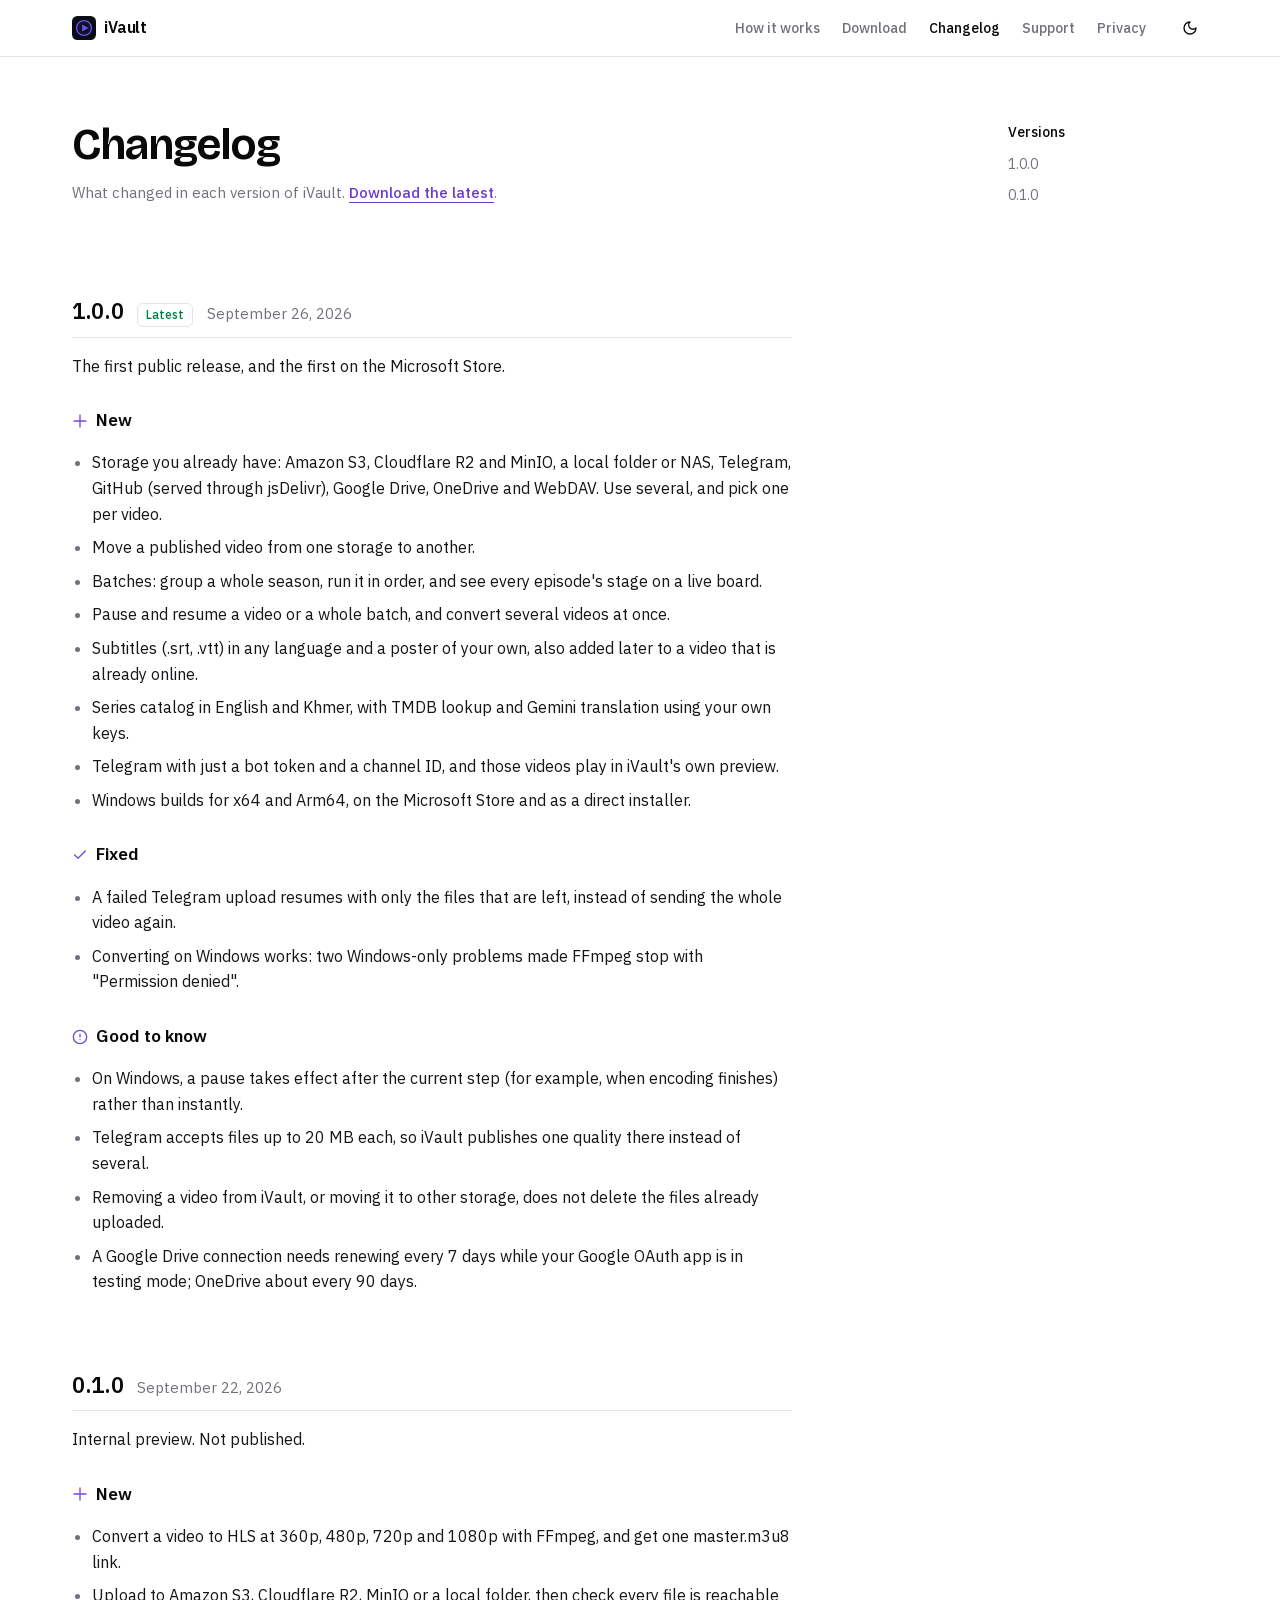
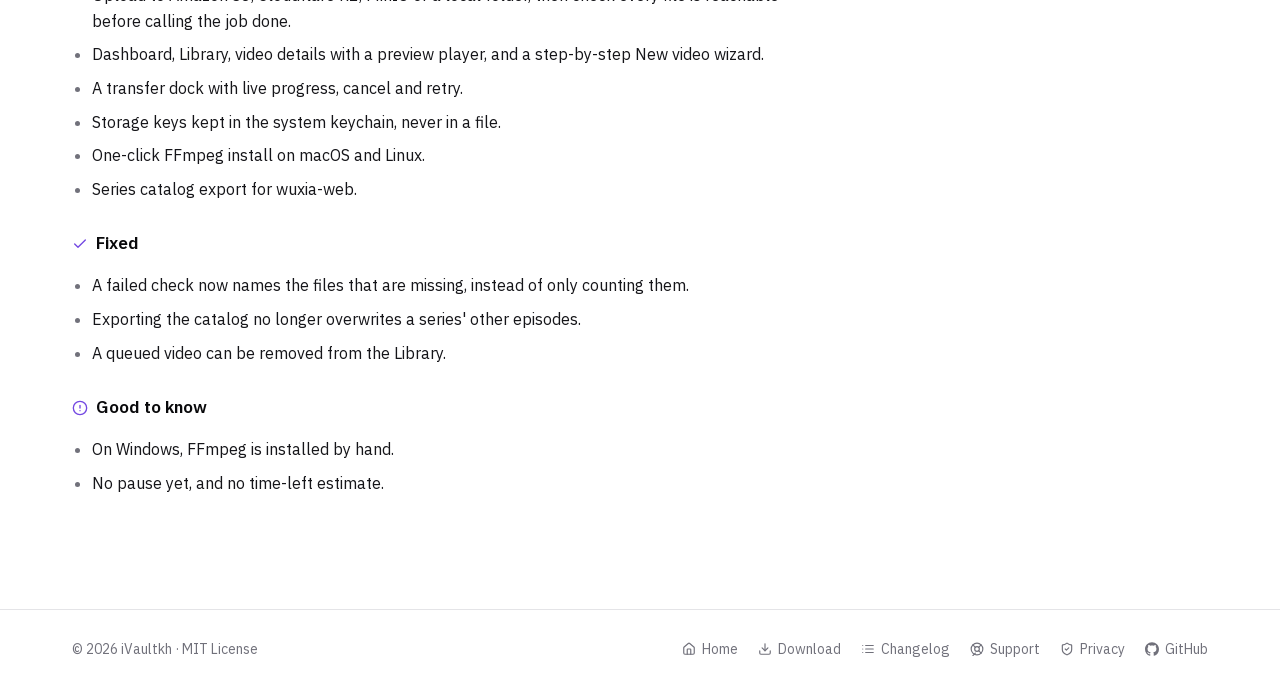
==== commit 78d9c60a: "feat(changelog): every version's features and fixes from one list changelog/releases.json holds each" ====
--- a/changelog/index.html
+++ b/changelog/index.html
@@ -45,47 +45,14 @@
       <h1>Changelog</h1>
       <p class="meta">What changed in each version of iVault. <a href="../download/">Download the latest</a>.</p>
 
-      <section class="release" id="v1.0.0" aria-labelledby="v1.0.0-title">
-        <div class="release-head">
-          <h2 id="v1.0.0-title">1.0.0</h2>
-          <span class="badge is-ready">Latest</span>
-          <time datetime="2026-09-26">26 September 2026</time>
-        </div>
-        <p>The first public release, and the first on the Microsoft Store.</p>
-
-        <h3><svg class="icon" viewBox="0 0 24 24" aria-hidden="true"><path d="M12 3v18M3 12h18"/></svg>What iVault does</h3>
-        <ul>
-          <li><b>Video to a streaming link.</b> Drop in a video file and iVault encodes it to HLS at 360p, 480p, 720p and 1080p with FFmpeg, uploads it, checks every file is reachable, and gives you one <code>master.m3u8</code> link for any player or website.</li>
-          <li><b>Storage you already have.</b> Amazon S3, Cloudflare R2 and MinIO, a local folder or NAS, Telegram, GitHub (served through jsDelivr), Google Drive, OneDrive and WebDAV. Use several and pick one per video; move a video from one to another later.</li>
-          <li><b>A whole season at once.</b> Group episodes into batches, convert several videos in parallel, and pause and resume a job or a whole batch.</li>
-          <li><b>Subtitles and posters.</b> Attach <code>.srt</code> or <code>.vtt</code> subtitles in any language and a picture of your own. Add them later to a video that is already published.</li>
-          <li><b>A catalog for your site.</b> Organise episodes into series with English and Khmer titles, look up details on TMDB, translate to Khmer with Gemini using your own key, and export the catalog.</li>
-          <li><b>Telegram without extra setup.</b> A Telegram channel works with just a bot token and a channel ID, and iVault plays those videos in its own preview.</li>
-        </ul>
-
-        <h3><svg class="icon" viewBox="0 0 24 24" aria-hidden="true"><path d="M20 6 9 17l-5-5"/></svg>Fixed</h3>
-        <ul>
-          <li>A failed Telegram upload now resumes with only the files that are left, instead of sending the whole video again.</li>
-          <li>Converting on Windows works: two Windows-only problems made FFmpeg stop with "Permission denied".</li>
-        </ul>
-
-        <h3><svg class="icon" viewBox="0 0 24 24" aria-hidden="true"><circle cx="12" cy="12" r="10"/><path d="M12 8v4M12 16h.01"/></svg>Good to know</h3>
-        <ul>
-          <li>On Windows, a pause takes effect after the current step (for example, once encoding finishes) rather than instantly.</li>
-          <li>Telegram accepts files up to 20 MB each, so iVault publishes one quality there instead of several.</li>
-          <li>Removing a video from iVault, or moving it to other storage, does not delete the files already uploaded.</li>
-          <li>A Google Drive connection needs renewing every 7 days while your Google OAuth app is in testing mode; OneDrive about every 90 days.</li>
-        </ul>
-      </section>
-
-      <p class="meta" style="margin-top:48px">Earlier builds were internal previews and were not published.</p>
+      <div id="releases" aria-live="polite">
+        <noscript><p>Turn on JavaScript to see the release notes, or read them on <a href="https://github.com/iVaultkh/ivault-web/releases">GitHub Releases</a>.</p></noscript>
+      </div>
     </article>
 
     <aside class="toc" aria-label="Versions">
       <p>Versions</p>
-      <ul>
-        <li><a href="#v1.0.0">1.0.0</a></li>
-      </ul>
+      <ul id="versions"></ul>
     </aside>
   </main>
 
@@ -95,5 +62,6 @@
       <nav aria-label="Footer"><a href="../"><svg class="icon" viewBox="0 0 24 24" aria-hidden="true"><path d="M15 21v-8a1 1 0 0 0-1-1h-4a1 1 0 0 0-1 1v8"/><path d="M3 10a2 2 0 0 1 .71-1.53l7-6a2 2 0 0 1 2.58 0l7 6A2 2 0 0 1 21 10v9a2 2 0 0 1-2 2H5a2 2 0 0 1-2-2z"/></svg>Home</a><a href="../download/"><svg class="icon" viewBox="0 0 24 24" aria-hidden="true"><path d="M12 15V3"/><path d="M21 15v4a2 2 0 0 1-2 2H5a2 2 0 0 1-2-2v-4"/><path d="m7 10 5 5 5-5"/></svg>Download</a><a href="./"><svg class="icon" viewBox="0 0 24 24" aria-hidden="true"><path d="M3 12h.01M3 18h.01M3 6h.01M8 12h13M8 18h13M8 6h13"/></svg>Changelog</a><a href="../support/"><svg class="icon" viewBox="0 0 24 24" aria-hidden="true"><circle cx="12" cy="12" r="10"/><path d="m4.93 4.93 4.24 4.24m5.66 0 4.24-4.24m-4.24 9.9 4.24 4.24m-9.9 0-4.24 4.24"/><circle cx="12" cy="12" r="4"/></svg>Support</a><a href="../privacy/"><svg class="icon" viewBox="0 0 24 24" aria-hidden="true"><path d="M20 13c0 5-3.5 7.5-7.66 8.95a1 1 0 0 1-.67-.01C7.5 20.5 4 18 4 13V6a1 1 0 0 1 1-1c2 0 4.5-1.2 6.24-2.72a1.17 1.17 0 0 1 1.52 0C14.51 3.81 17 5 19 5a1 1 0 0 1 1 1z"/><path d="m9 12 2 2 4-4"/></svg>Privacy</a><a href="https://github.com/iVaultkh/ivault-web"><i class="brand-logo" style="--logo:url(brands/github.svg)" aria-hidden="true"></i>GitHub</a></nav>
     </div>
   </footer>
+  <script src="../assets/changelog.js" data-src="releases.json"></script>
 </body>
 </html>
--- a/assets/site.css
+++ b/assets/site.css
@@ -574,3 +574,7 @@
 .release-head time { color: var(--muted-foreground); font-size: 15px; }
 .release h3 { display: flex; align-items: center; gap: 8px; }
 .release h3 .icon { color: var(--primary); }
+.dl-one .dl-meta { font-weight: 400; opacity: 0.8; }
+.dl-one .dl-meta:empty { display: none; }
+.dl-other a { color: var(--link); font-weight: 500; }
+.dl-hint { display: block; }
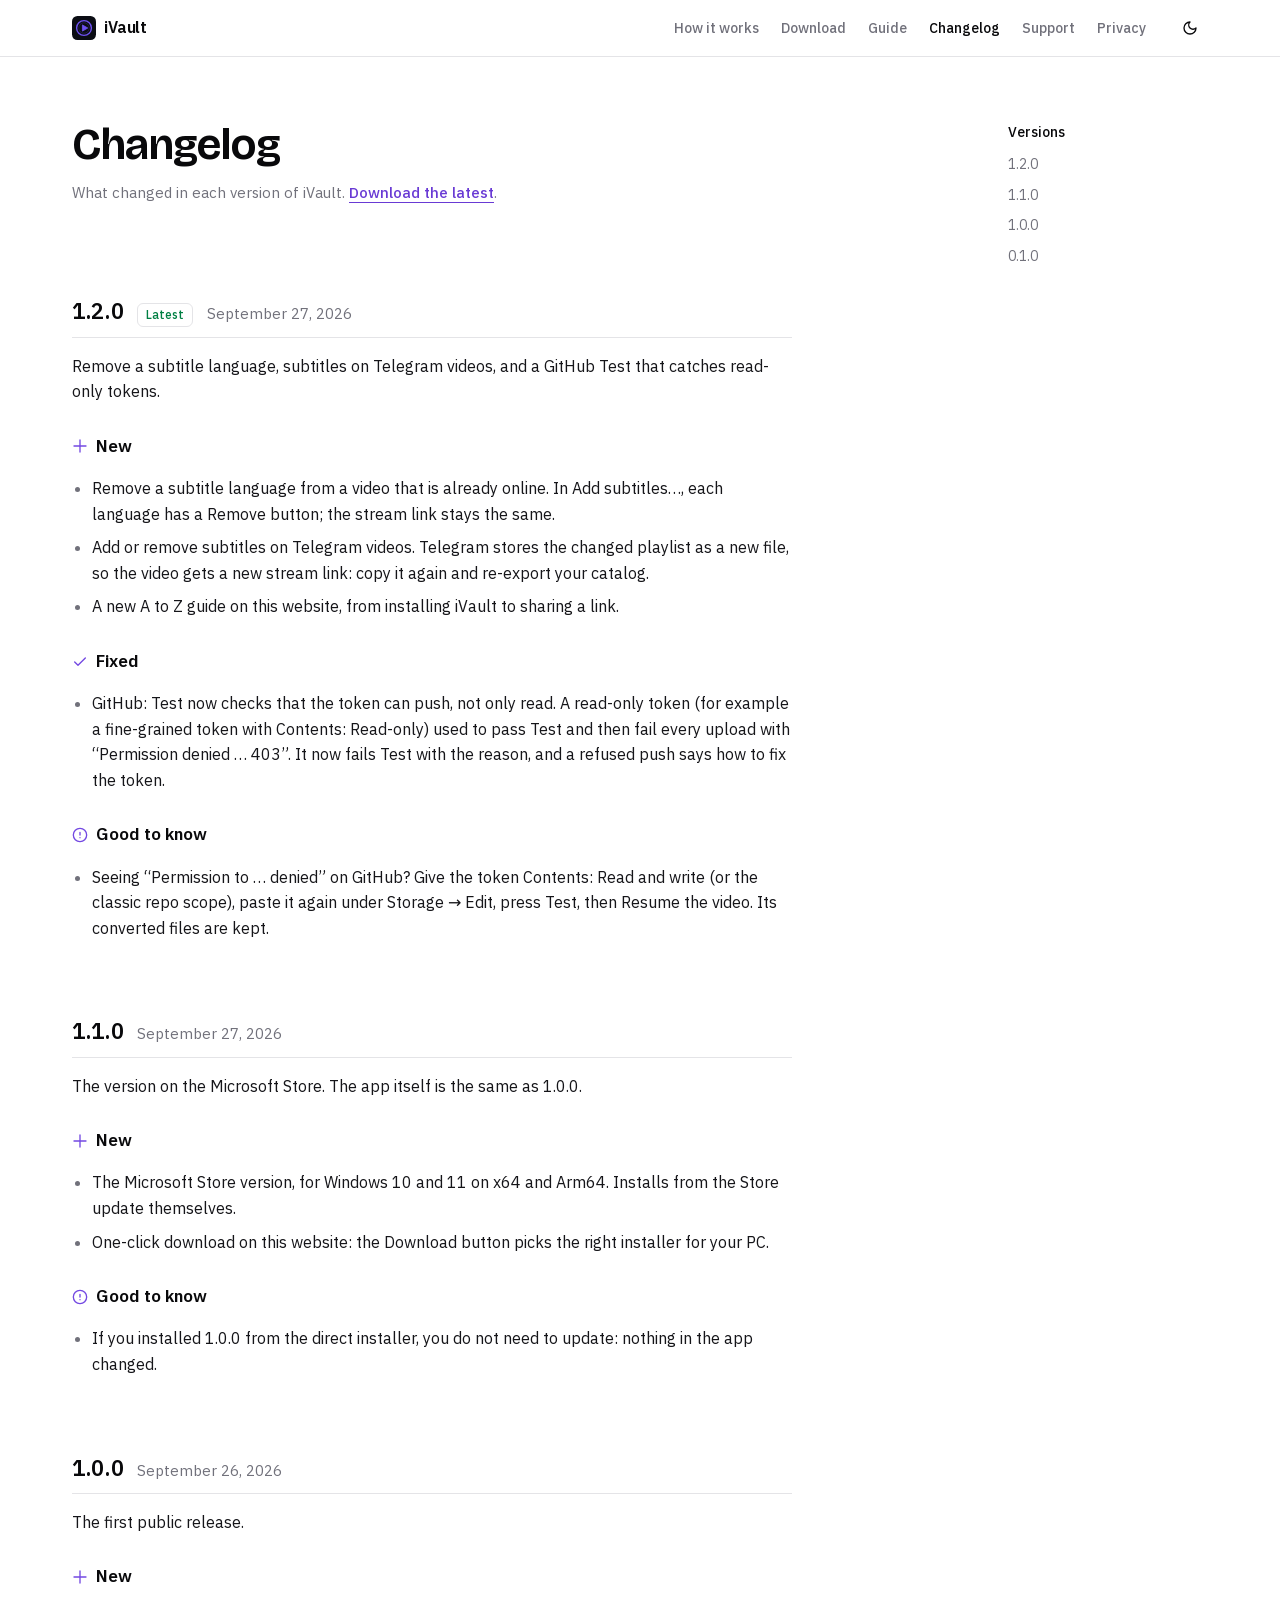
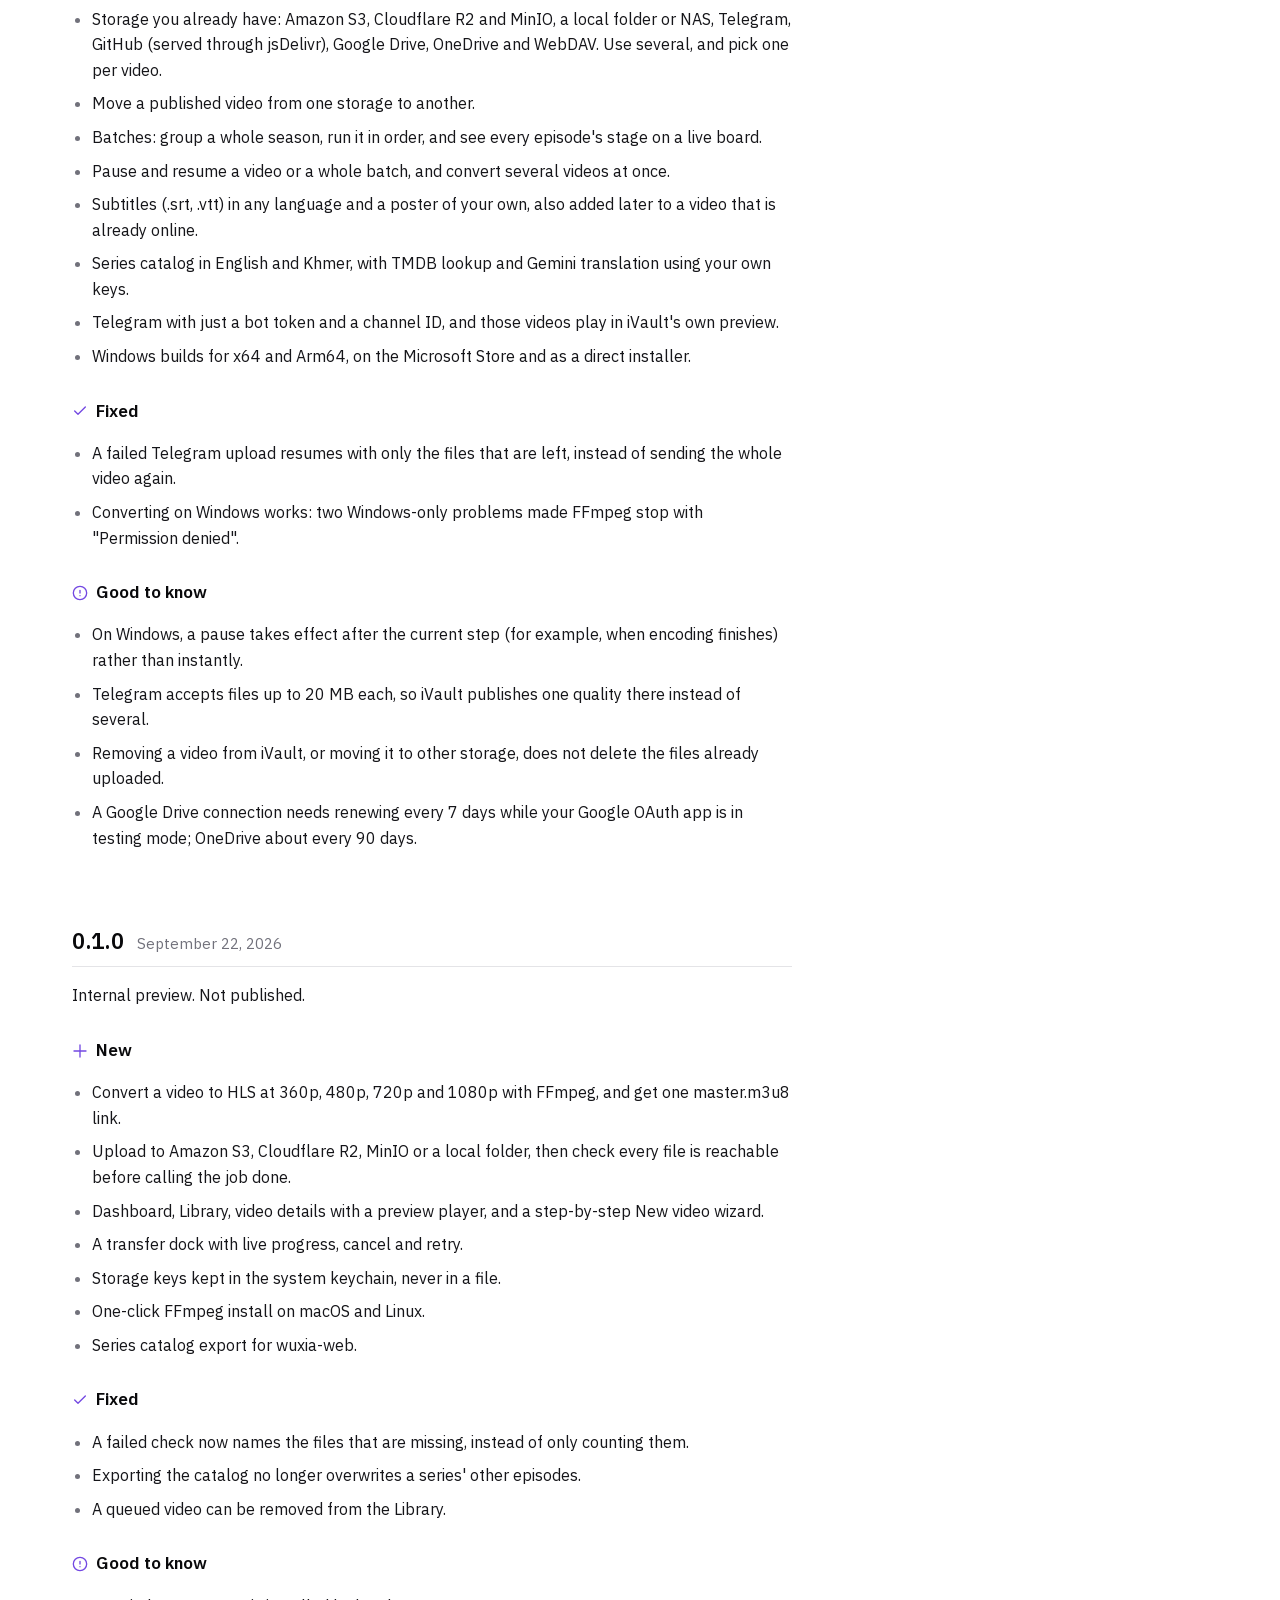
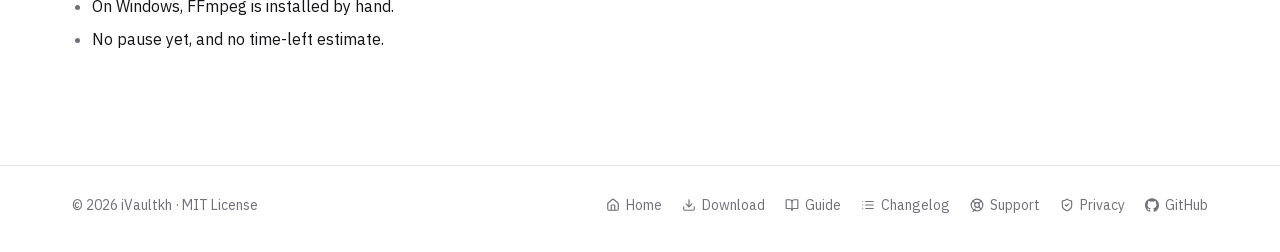
==== commit 16488bfa: "feat(guide): iVault from A to Z; changelog 1.2.0 A step-by-step guide from installing iVault to shar" ====
--- a/changelog/index.html
+++ b/changelog/index.html
@@ -29,6 +29,7 @@
       <nav class="nav" aria-label="Site">
         <a class="wide" href="../#how">How it works</a>
         <a href="../download/">Download</a>
+        <a href="../guide/">Guide</a>
         <a class="wide" href="./" aria-current="page">Changelog</a>
         <a href="../support/">Support</a>
         <a class="wide" href="../privacy/">Privacy</a>
@@ -59,7 +60,7 @@
   <footer class="site-footer">
     <div class="container">
       <span>© 2026 iVaultkh · MIT License</span>
-      <nav aria-label="Footer"><a href="../"><svg class="icon" viewBox="0 0 24 24" aria-hidden="true"><path d="M15 21v-8a1 1 0 0 0-1-1h-4a1 1 0 0 0-1 1v8"/><path d="M3 10a2 2 0 0 1 .71-1.53l7-6a2 2 0 0 1 2.58 0l7 6A2 2 0 0 1 21 10v9a2 2 0 0 1-2 2H5a2 2 0 0 1-2-2z"/></svg>Home</a><a href="../download/"><svg class="icon" viewBox="0 0 24 24" aria-hidden="true"><path d="M12 15V3"/><path d="M21 15v4a2 2 0 0 1-2 2H5a2 2 0 0 1-2-2v-4"/><path d="m7 10 5 5 5-5"/></svg>Download</a><a href="./"><svg class="icon" viewBox="0 0 24 24" aria-hidden="true"><path d="M3 12h.01M3 18h.01M3 6h.01M8 12h13M8 18h13M8 6h13"/></svg>Changelog</a><a href="../support/"><svg class="icon" viewBox="0 0 24 24" aria-hidden="true"><circle cx="12" cy="12" r="10"/><path d="m4.93 4.93 4.24 4.24m5.66 0 4.24-4.24m-4.24 9.9 4.24 4.24m-9.9 0-4.24 4.24"/><circle cx="12" cy="12" r="4"/></svg>Support</a><a href="../privacy/"><svg class="icon" viewBox="0 0 24 24" aria-hidden="true"><path d="M20 13c0 5-3.5 7.5-7.66 8.95a1 1 0 0 1-.67-.01C7.5 20.5 4 18 4 13V6a1 1 0 0 1 1-1c2 0 4.5-1.2 6.24-2.72a1.17 1.17 0 0 1 1.52 0C14.51 3.81 17 5 19 5a1 1 0 0 1 1 1z"/><path d="m9 12 2 2 4-4"/></svg>Privacy</a><a href="https://github.com/iVaultkh/ivault-web"><i class="brand-logo" style="--logo:url(brands/github.svg)" aria-hidden="true"></i>GitHub</a></nav>
+      <nav aria-label="Footer"><a href="../"><svg class="icon" viewBox="0 0 24 24" aria-hidden="true"><path d="M15 21v-8a1 1 0 0 0-1-1h-4a1 1 0 0 0-1 1v8"/><path d="M3 10a2 2 0 0 1 .71-1.53l7-6a2 2 0 0 1 2.58 0l7 6A2 2 0 0 1 21 10v9a2 2 0 0 1-2 2H5a2 2 0 0 1-2-2z"/></svg>Home</a><a href="../download/"><svg class="icon" viewBox="0 0 24 24" aria-hidden="true"><path d="M12 15V3"/><path d="M21 15v4a2 2 0 0 1-2 2H5a2 2 0 0 1-2-2v-4"/><path d="m7 10 5 5 5-5"/></svg>Download</a><a href="../guide/"><svg class="icon" viewBox="0 0 24 24" aria-hidden="true"><path d="M12 7v14"/><path d="M3 18a1 1 0 0 1-1-1V4a1 1 0 0 1 1-1h5a4 4 0 0 1 4 4 4 4 0 0 1 4-4h5a1 1 0 0 1 1 1v13a1 1 0 0 1-1 1h-6a3 3 0 0 0-3 3 3 3 0 0 0-3-3z"/></svg>Guide</a><a href="./"><svg class="icon" viewBox="0 0 24 24" aria-hidden="true"><path d="M3 12h.01M3 18h.01M3 6h.01M8 12h13M8 18h13M8 6h13"/></svg>Changelog</a><a href="../support/"><svg class="icon" viewBox="0 0 24 24" aria-hidden="true"><circle cx="12" cy="12" r="10"/><path d="m4.93 4.93 4.24 4.24m5.66 0 4.24-4.24m-4.24 9.9 4.24 4.24m-9.9 0-4.24 4.24"/><circle cx="12" cy="12" r="4"/></svg>Support</a><a href="../privacy/"><svg class="icon" viewBox="0 0 24 24" aria-hidden="true"><path d="M20 13c0 5-3.5 7.5-7.66 8.95a1 1 0 0 1-.67-.01C7.5 20.5 4 18 4 13V6a1 1 0 0 1 1-1c2 0 4.5-1.2 6.24-2.72a1.17 1.17 0 0 1 1.52 0C14.51 3.81 17 5 19 5a1 1 0 0 1 1 1z"/><path d="m9 12 2 2 4-4"/></svg>Privacy</a><a href="https://github.com/iVaultkh/ivault-web"><i class="brand-logo" style="--logo:url(brands/github.svg)" aria-hidden="true"></i>GitHub</a></nav>
     </div>
   </footer>
   <script src="../assets/changelog.js" data-src="releases.json"></script>
--- a/assets/site.css
+++ b/assets/site.css
@@ -578,3 +578,13 @@
 .dl-one .dl-meta:empty { display: none; }
 .dl-other a { color: var(--link); font-weight: 500; }
 .dl-hint { display: block; }
+
+/* The guide: the same numbered layout, lettered A to Z. */
+.guide .toc a::before { content: counter(toc, upper-alpha); }
+.guide .prose h2::before { content: counter(sec, upper-alpha); }
+
+/* Three header links (Download, Guide, Support) fit a 360px phone. */
+@media (max-width: 400px) {
+  .site-header .container { gap: 8px; }
+  .nav a { padding: 6px 6px; font-size: 13px; }
+}
